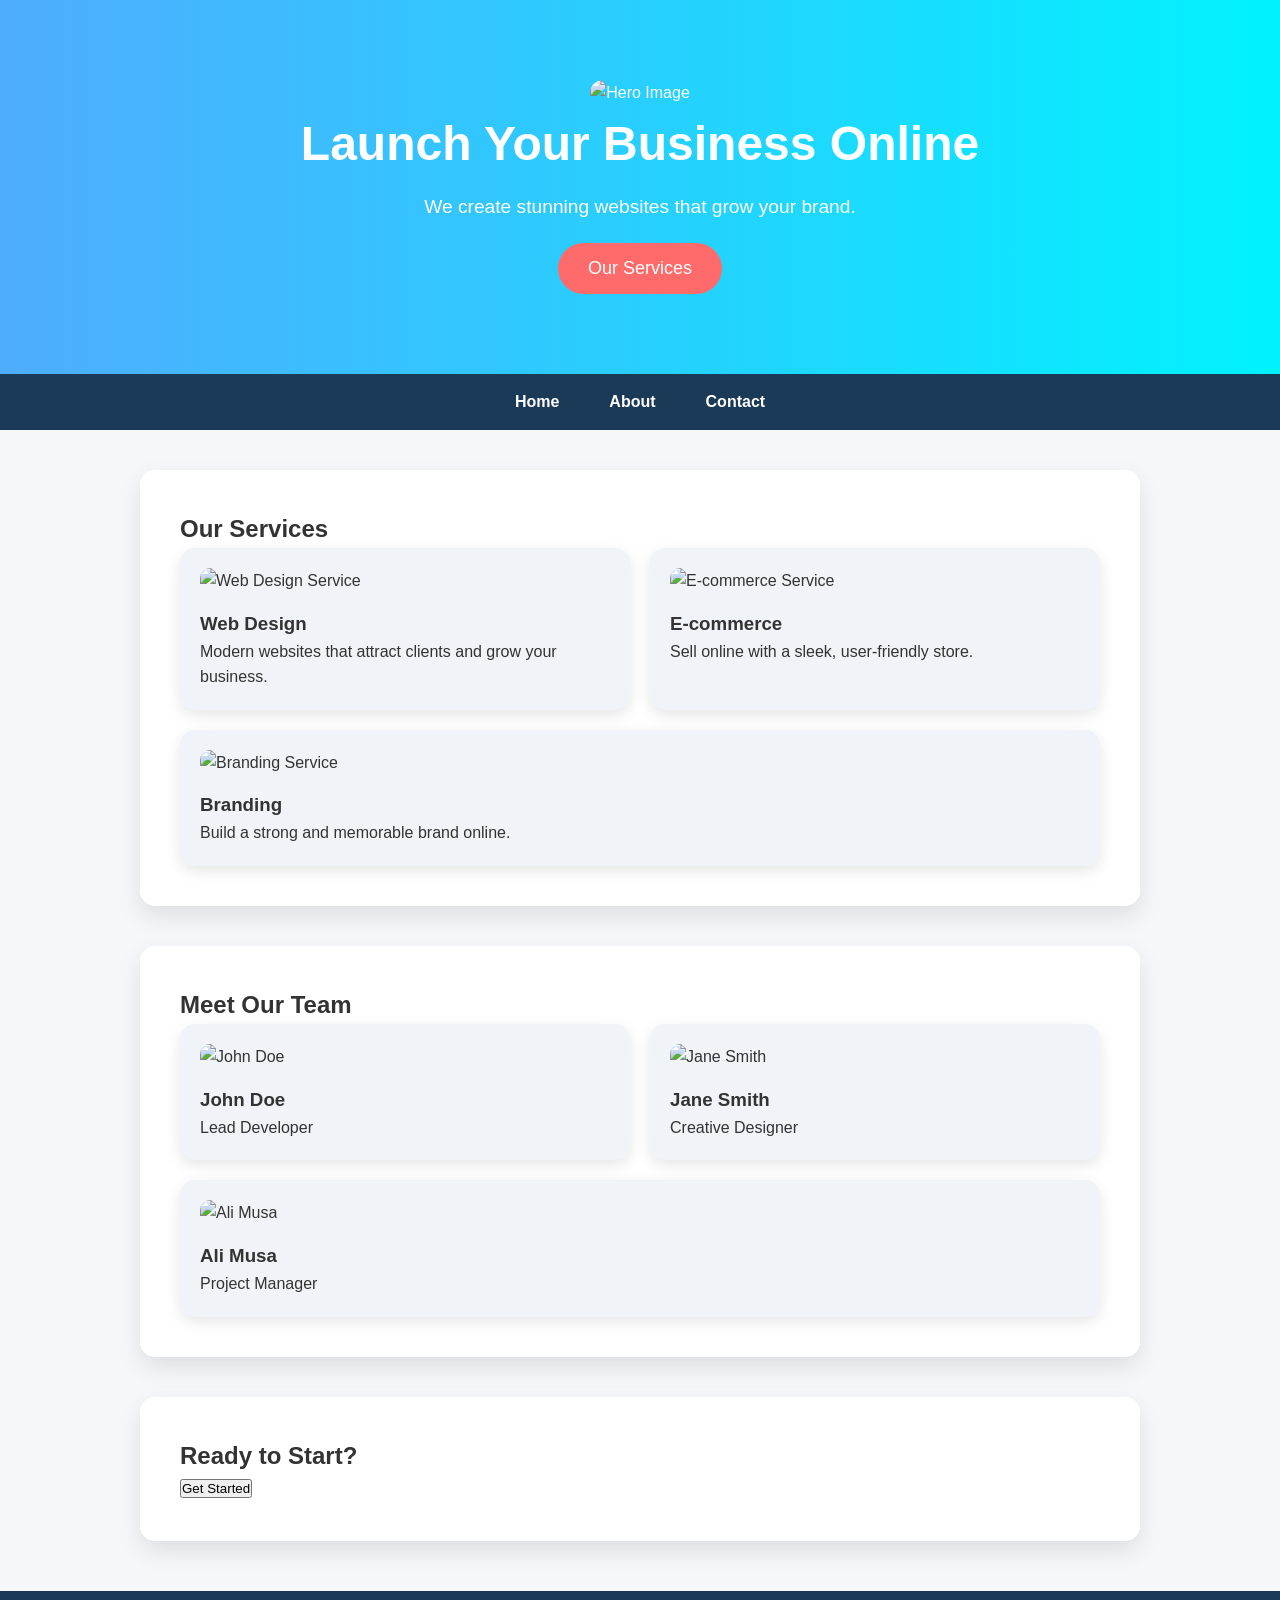
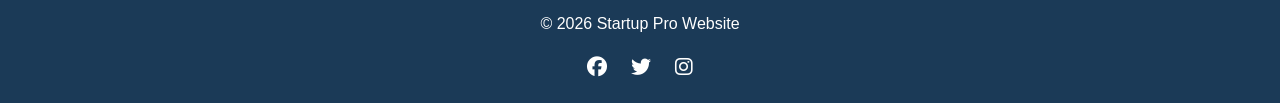
==== index.html @ ef92a86b "Add files via upload" ====
<!DOCTYPE html>
<html>
<head>
  <title>Startup Pro Website</title>
  <link rel="stylesheet" href="style.css">
  <script src="script.js" defer></script>
  <link rel="stylesheet" href="https://cdnjs.cloudflare.com/ajax/libs/font-awesome/6.4.0/css/all.min.css"/>
</head>
<body>

<!-- HERO SECTION -->
<header>
  <img src="images/hero.jpg" alt="Hero Image" style="width:100%; border-radius:15px;">
  <h1 class="animate">Launch Your Business Online</h1>
  <p class="animate">We create stunning websites that grow your brand.</p>
  <button onclick="scrollToSection('services')">Our Services</button>
</header>

<!-- NAVIGATION -->
<nav>
  <a href="index.html">Home</a>
  <a href="about.html">About</a>
  <a href="contact.html">Contact</a>
</nav>

<!-- SERVICES SECTION -->
<section id="services">
  <h2 class="animate">Our Services</h2>
  <div class="cards">
    <div class="card animate">
      <img src="images/service1.jpg" alt="Web Design Service">
      <h3>Web Design</h3>
      <p>Modern websites that attract clients and grow your business.</p>
    </div>
    <div class="card animate">
      <img src="images/service2.jpg" alt="E-commerce Service">
      <h3>E-commerce</h3>
      <p>Sell online with a sleek, user-friendly store.</p>
    </div>
    <div class="card animate">
      <img src="images/service3.jpg" alt="Branding Service">
      <h3>Branding</h3>
      <p>Build a strong and memorable brand online.</p>
    </div>
  </div>
</section>

<!-- TEAM SECTION -->
<section id="team">
  <h2 class="animate">Meet Our Team</h2>
  <div class="cards">
    <div class="card animate">
      <img src="images/team1.jpg" alt="John Doe">
      <h3>John Doe</h3>
      <p>Lead Developer</p>
    </div>
    <div class="card animate">
      <img src="images/team2.jpg" alt="Jane Smith">
      <h3>Jane Smith</h3>
      <p>Creative Designer</p>
    </div>
    <div class="card animate">
      <img src="images/team3.jpg" alt="Ali Musa">
      <h3>Ali Musa</h3>
      <p>Project Manager</p>
    </div>
  </div>
</section>

<!-- CALL TO ACTION -->
<section id="cta">
  <h2 class="animate">Ready to Start?</h2>
  <button onclick="alert('Contact us now and let’s launch your site!')">Get Started</button>
</section>

<!-- FOOTER -->
<footer>
  &copy; 2026 Startup Pro Website
  <div class="social">
    <a href="#"><i class="fab fa-facebook"></i></a>
    <a href="#"><i class="fab fa-twitter"></i></a>
    <a href="#"><i class="fab fa-instagram"></i></a>
  </div>
</footer>

</body>
</html>
---- style.css ----
/* Reset */
* { box-sizing: border-box; margin: 0; padding: 0; font-family: 'Segoe UI', sans-serif; }

/* Body */
body { background: #f5f7fa; color: #333; line-height: 1.6; scroll-behavior: smooth; }

/* Header / Hero */
header {
  background: linear-gradient(to right, #4facfe, #00f2fe);
  color: white;
  text-align: center;
  padding: 80px 20px;
  animation: fadeInDown 1s ease-out;
}
header h1 { font-size: 3em; margin-bottom: 10px; }
header p { font-size: 1.2em; margin-bottom: 20px; }
header button {
  background: #ff6b6b;
  color: white;
  border: none;
  padding: 15px 30px;
  font-size: 18px;
  border-radius: 50px;
  cursor: pointer;
  transition: transform 0.3s;
}
header button:hover { transform: scale(1.1); }

/* Navigation */
nav { display: flex; justify-content: center; background: #1b3a57; }
nav a {
  color: white; padding: 15px 25px; text-decoration: none; font-weight: bold; transition: 0.3s;
}
nav a:hover { background: #fff; color: #1b3a57; border-radius: 8px; transform: scale(1.05); }

/* Sections */
section { max-width: 1000px; margin: 40px auto; padding: 40px; background: #fff; border-radius: 15px; box-shadow: 0 10px 25px rgba(0,0,0,0.1); animation: fadeIn 1s ease-in; }

/* Cards / Image Gallery */
.cards { display: flex; flex-wrap: wrap; gap: 20px; justify-content: center; }
.card {
  background: #f0f4f8; flex: 1 1 300px; padding: 20px; border-radius: 15px; box-shadow: 0 5px 15px rgba(0,0,0,0.1);
  transition: transform 0.3s;
}
.card img { width: 100%; border-radius: 10px; margin-bottom: 15px; }
.card:hover { transform: scale(1.05); }

/* Contact Form */
form { display: flex; flex-direction: column; gap: 15px; }
input, textarea { padding: 12px; border-radius: 8px; border: 1px solid #ccc; width: 100%; font-size: 16px; }
button.submit { width: 200px; margin: 0 auto; background: #4facfe; color: white; border: none; font-size: 16px; padding: 12px; border-radius: 50px; cursor: pointer; }
button.submit:hover { transform: scale(1.05); }

/* Footer */
footer { text-align: center; padding: 20px; background: #1b3a57; color: white; margin-top: 50px; }

/* Animations */
@keyframes fadeInDown { from { opacity: 0; transform: translateY(-30px); } to { opacity:1; transform: translateY(0); } }
@keyframes fadeIn { from { opacity: 0; transform: translateY(20px); } to { opacity:1; transform: translateY(0); } }

/* Responsive */
@media (max-width: 768px) { .cards { flex-direction: column; align-items: center; } nav { flex-direction: column; } }
/* Sticky Navigation */
nav {
  position: sticky;
  top: 0;
  z-index: 1000;
}

/* Carousel container */
.carousel {
  display: flex;
  overflow: hidden;
  max-width: 900px;
  margin: 20px auto;
  border-radius: 15px;
  box-shadow: 0 8px 20px rgba(0,0,0,0.15);
}
.carousel img {
  width: 100%;
  flex-shrink: 0;
  transition: transform 0.5s ease;
}

/* Animated section text */
.animate {
  opacity: 0;
  transform: translateY(30px);
  transition: all 0.7s ease-out;
}
.animate.show {
  opacity: 1;
  transform: translateY(0);
}

/* Social icons */
footer .social {
  margin-top: 15px;
}
footer .social a {
  color: white;
  margin: 0 10px;
  text-decoration: none;
  font-size: 20px;
  transition: transform 0.3s;
}
footer .social a:hover { transform: scale(1.2); }

/* Small tweaks */
button { transition: all 0.3s ease; }
button:hover { transform: scale(1.1); }
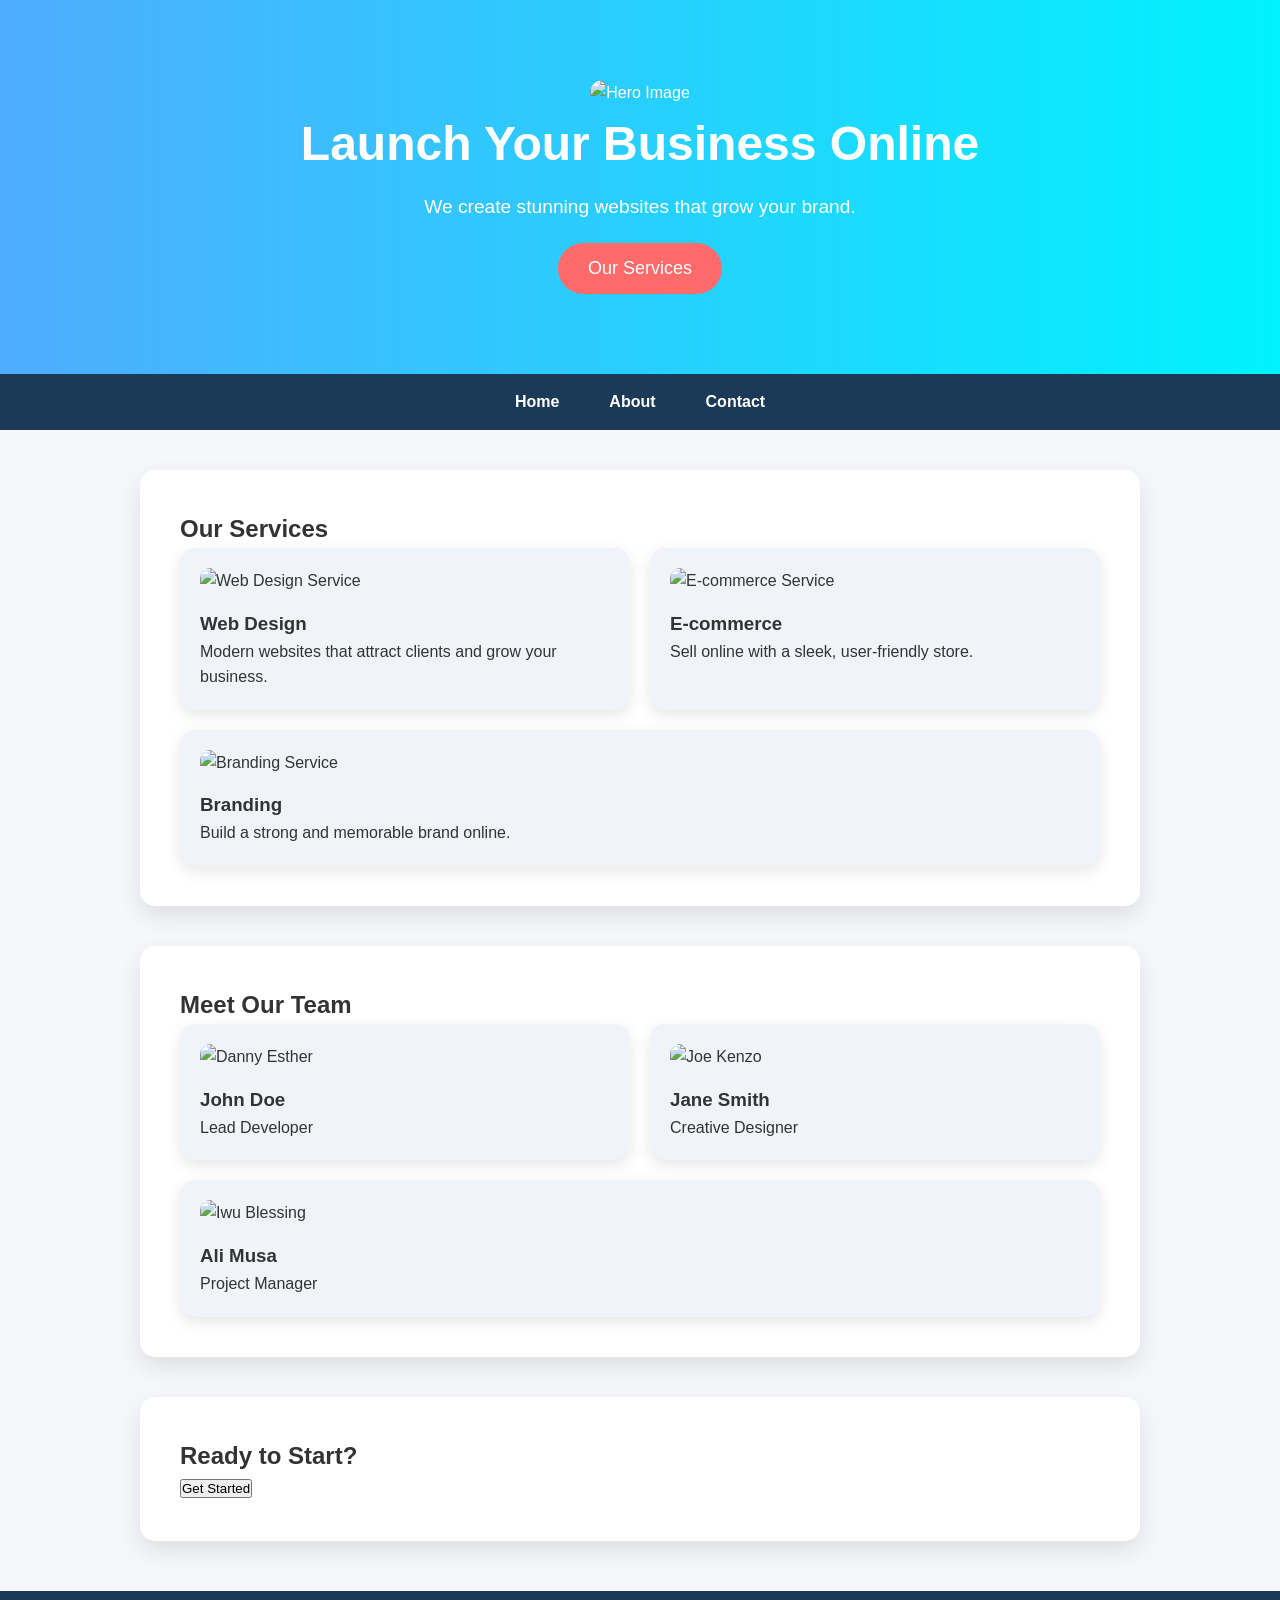
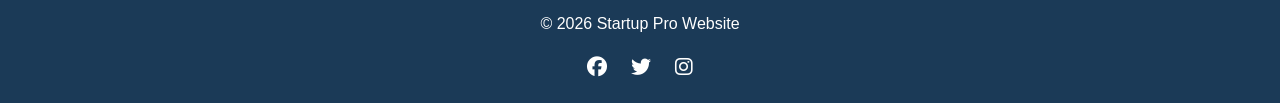
==== commit ba182e50: "Update index.html" ====
--- a/index.html
+++ b/index.html
@@ -50,17 +50,17 @@
   <h2 class="animate">Meet Our Team</h2>
   <div class="cards">
     <div class="card animate">
-      <img src="images/team1.jpg" alt="John Doe">
+      <img src="images/team1.jpg" alt="Danny Esther">
       <h3>John Doe</h3>
       <p>Lead Developer</p>
     </div>
     <div class="card animate">
-      <img src="images/team2.jpg" alt="Jane Smith">
+      <img src="images/team2.jpg" alt="Joe Kenzo">
       <h3>Jane Smith</h3>
       <p>Creative Designer</p>
     </div>
     <div class="card animate">
-      <img src="images/team3.jpg" alt="Ali Musa">
+      <img src="images/team3.jpg" alt="Iwu Blessing">
       <h3>Ali Musa</h3>
       <p>Project Manager</p>
     </div>
@@ -84,4 +84,4 @@
 </footer>
 
 </body>
-</html>+</html>
